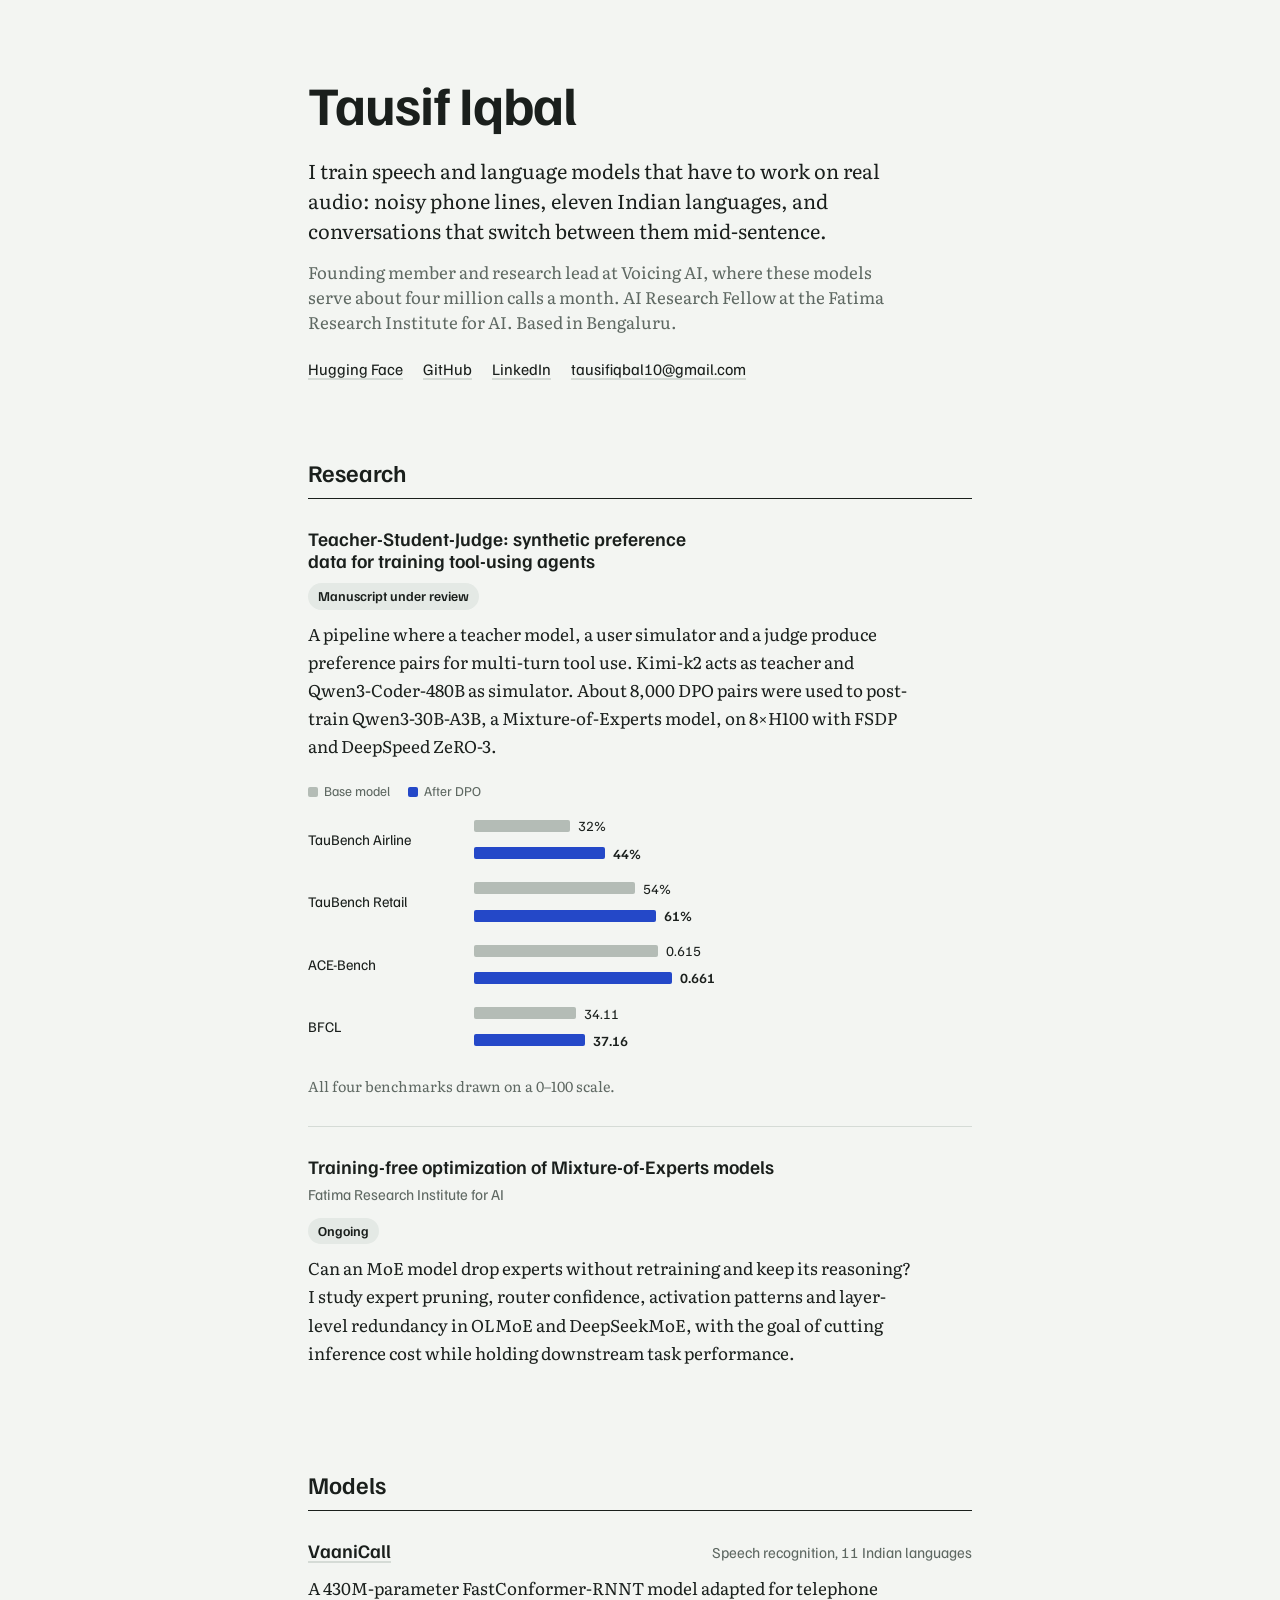
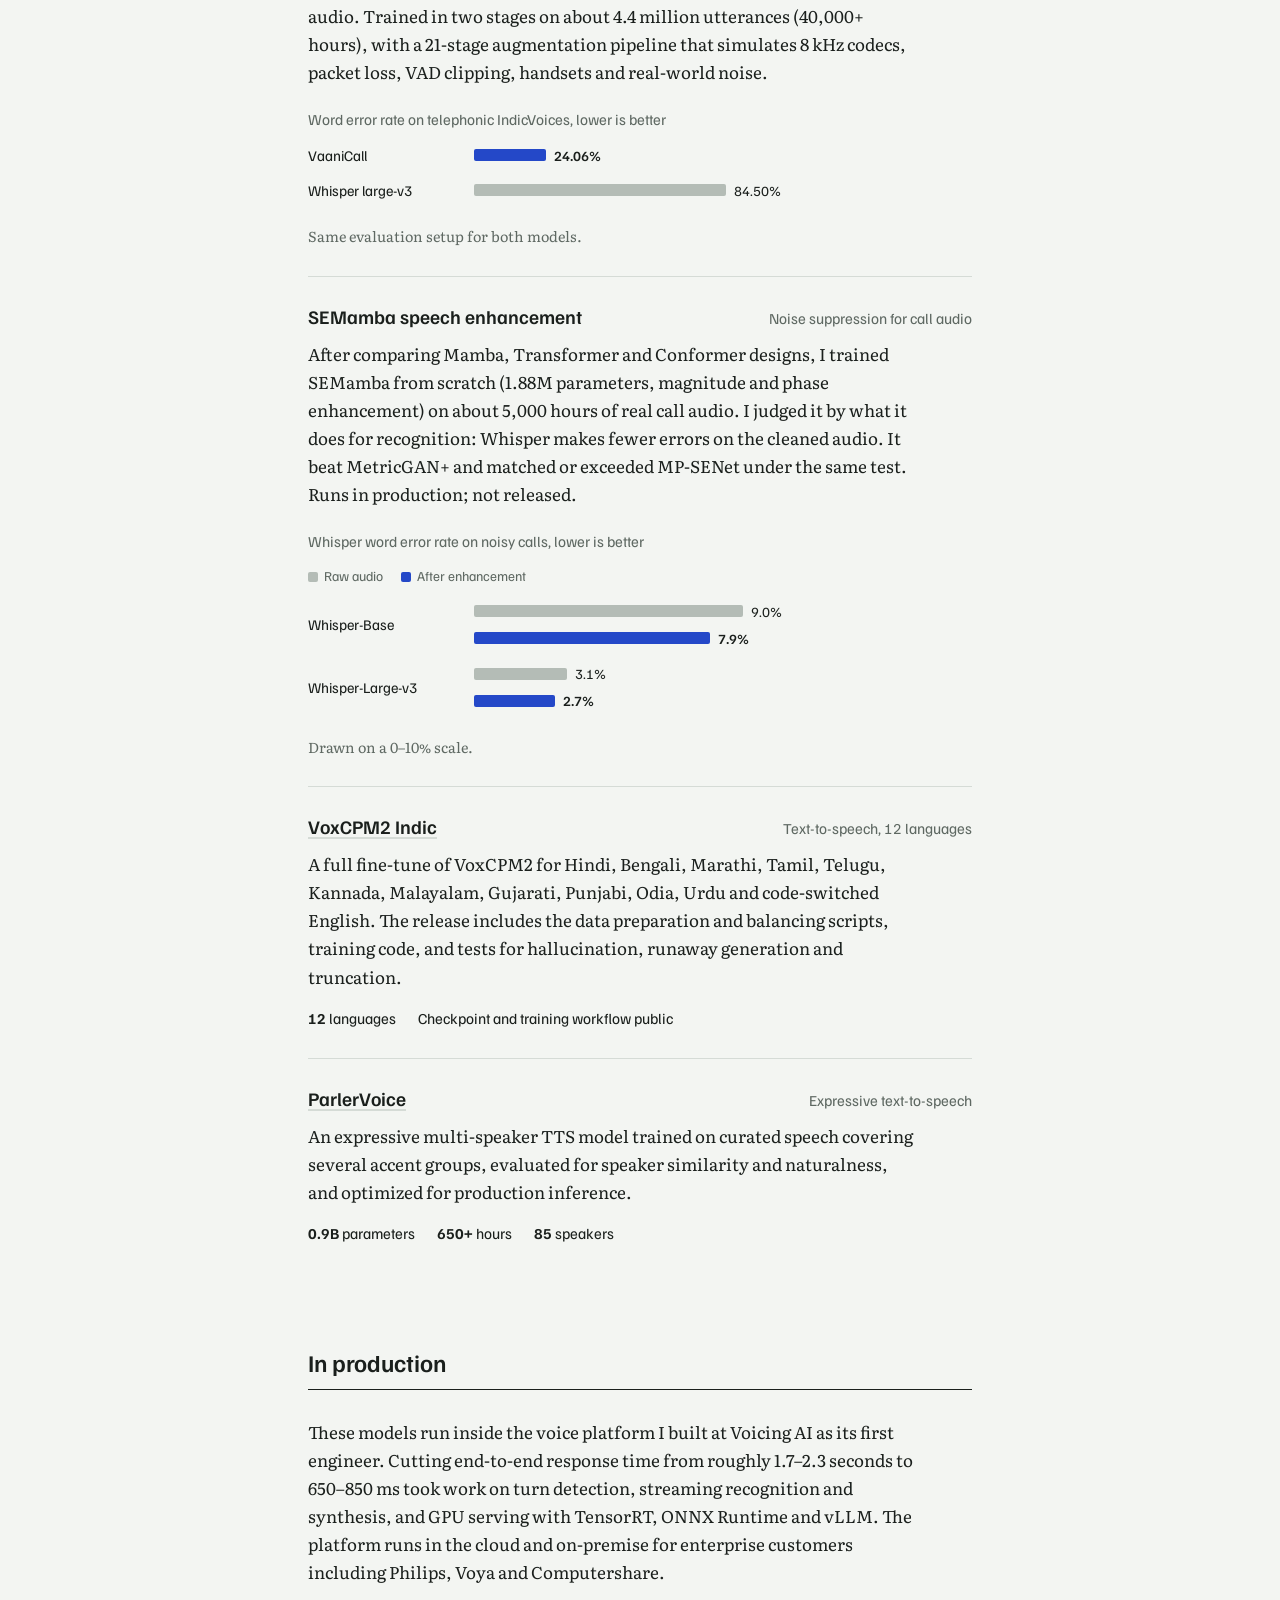
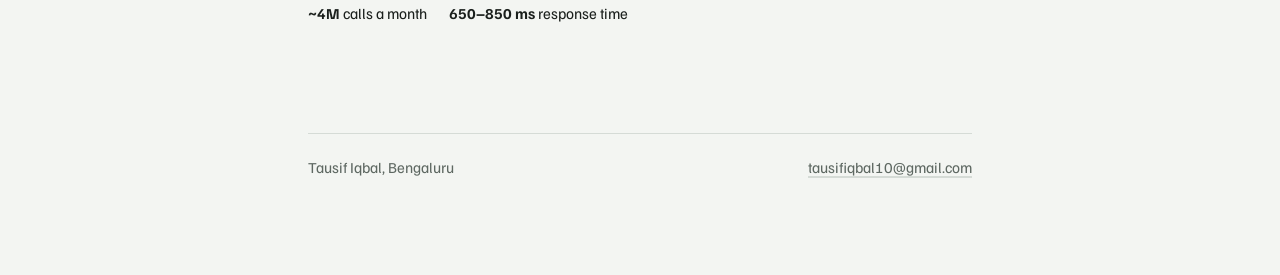
==== index.html @ ce41b68f "Add research site" ====
<!doctype html>
<html lang="en">
<head>
<meta charset="utf-8">
<meta name="viewport" content="width=device-width, initial-scale=1">
<title>Tausif Iqbal</title>
<meta name="description" content="Tausif Iqbal trains speech and language models for real-world audio: telephony ASR for Indian languages, multilingual TTS, speech enhancement and LLM post-training.">
<link rel="preconnect" href="https://fonts.googleapis.com">
<link rel="preconnect" href="https://fonts.gstatic.com" crossorigin>
<link rel="stylesheet" href="https://fonts.googleapis.com/css2?family=Familjen+Grotesk:wght@500;600;700&family=Literata:opsz,wght@7..72,400;7..72,500&display=swap">
<style>
/* Single left-aligned reading column. Each model carries its own result bars, drawn to one scale per chart. */
:root{
  --paper:#F3F5F2; --ink:#1A1F1C; --muted:#5E6862; --rule:#D5DBD6;
  --ours:#2448C8; --base:#B4BCB6; --chip:#E4E9E5;
  --head:"Familjen Grotesk",ui-sans-serif,system-ui,sans-serif;
  --body:"Literata",Georgia,"Times New Roman",serif;
  color-scheme:light;
}
@media (prefers-color-scheme:dark){:root{
  --paper:#121614; --ink:#E6EAE7; --muted:#97A39C; --rule:#2B332E;
  --ours:#8FA6FF; --base:#4A544E; --chip:#1E2521; color-scheme:dark}}
*{box-sizing:border-box}
html{-webkit-text-size-adjust:100%}
body{margin:0;background:var(--paper);color:var(--ink);font-family:var(--body);font-size:17px;line-height:1.65}
.page{max-width:44rem;margin:0 auto;padding-inline:20px;padding-block:72px 96px}
a{color:inherit;text-decoration-color:var(--rule);text-underline-offset:3px;text-decoration-thickness:1.5px}
a:hover{text-decoration-color:var(--ours)}
a:focus-visible{outline:2px solid var(--ours);outline-offset:3px;border-radius:2px}
h1,h2,h3{font-family:var(--head);font-weight:600;line-height:1.15;margin:0;text-wrap:balance}
h1{font-size:clamp(2.4rem,6vw,3.4rem);font-weight:700;letter-spacing:-.02em}
.lede{font-size:1.25rem;line-height:1.5;margin:20px 0 0;max-width:36rem}
.links{display:flex;flex-wrap:wrap;gap:6px 20px;margin-top:22px;font-family:var(--head);font-size:1rem}
section{margin-top:76px}
h2{font-size:1.5rem;padding-bottom:12px;border-bottom:1.5px solid var(--ink)}
.item{padding-block:28px;border-bottom:1px solid var(--rule)}
.item:last-child{border-bottom:0}
.item-top{display:flex;flex-wrap:wrap;align-items:baseline;justify-content:space-between;gap:4px 16px}
h3{font-size:1.2rem}
.where{font-family:var(--head);font-size:.95rem;color:var(--muted)}
.item p{margin:10px 0 0;max-width:38rem}
.status{display:inline-block;font-family:var(--head);font-size:.85rem;font-weight:600;padding:2px 10px;border-radius:999px;background:var(--chip);color:var(--ink);margin-top:12px}
/* result charts */
.chart{margin-top:20px;display:grid;gap:12px}
.chart-title{font-family:var(--head);font-size:.95rem;color:var(--muted)}
.row{display:grid;grid-template-columns:minmax(0,9.5rem) minmax(0,1fr);gap:4px 14px;align-items:center}
.row .lab{font-family:var(--head);font-size:.92rem;line-height:1.3}
.bars{display:grid;gap:4px}
.bar{display:flex;align-items:center;gap:8px;font-family:var(--head);font-size:.88rem;font-variant-numeric:tabular-nums}
.bar i{display:block;height:12px;border-radius:2px;background:var(--base);flex:none}
.bar.ours i{background:var(--ours)}
.bar.ours{font-weight:600}
.key{display:flex;flex-wrap:wrap;gap:4px 18px;font-family:var(--head);font-size:.85rem;color:var(--muted)}
.key span::before{content:"";display:inline-block;width:10px;height:10px;border-radius:2px;margin-right:6px;vertical-align:-1px;background:var(--base)}
.key span.o::before{background:var(--ours)}
.note{font-size:.9rem;color:var(--muted);margin-top:4px}
@media (max-width:520px){.row{grid-template-columns:1fr}.page{padding-block:48px 72px}}
.facts{display:flex;flex-wrap:wrap;gap:6px 22px;margin-top:14px;font-family:var(--head);font-size:.95rem}
.facts b{font-weight:700;font-variant-numeric:tabular-nums}
footer{margin-top:80px;padding-top:20px;border-top:1px solid var(--rule);font-family:var(--head);font-size:.95rem;color:var(--muted);display:flex;flex-wrap:wrap;gap:6px 24px;justify-content:space-between}
@media (prefers-reduced-motion:no-preference){
  .bar i{transform-origin:left;animation:grow .7s cubic-bezier(.2,.7,.2,1) both}
  @keyframes grow{from{transform:scaleX(0)}to{transform:scaleX(1)}}
}
</style>
</head>
<body>
<main class="page">

<header>
  <h1>Tausif Iqbal</h1>
  <p class="lede">I train speech and language models that have to work on real audio: noisy phone lines, eleven Indian languages, and conversations that switch between them mid-sentence.</p>
  <p class="lede" style="font-size:1.05rem;color:var(--muted);margin-top:14px">Founding member and research lead at Voicing AI, where these models serve about four million calls a month. AI Research Fellow at the Fatima Research Institute for AI. Based in Bengaluru.</p>
  <nav class="links" aria-label="Profiles">
    <a href="https://huggingface.co/TieIncred">Hugging Face</a>
    <a href="https://github.com/tieincred">GitHub</a>
    <a href="https://linkedin.com/in/tausif-iqbal-77819a182/">LinkedIn</a>
    <a href="mailto:tausifiqbal10@gmail.com">tausifiqbal10@gmail.com</a>
  </nav>
</header>

<section aria-labelledby="research">
  <h2 id="research">Research</h2>

  <article class="item">
    <div class="item-top">
      <h3>Teacher-Student-Judge: synthetic preference data for training tool-using agents</h3>
    </div>
    <span class="status">Manuscript under review</span>
    <p>A pipeline where a teacher model, a user simulator and a judge produce preference pairs for multi-turn tool use. Kimi-k2 acts as teacher and Qwen3-Coder-480B as simulator. About 8,000 DPO pairs were used to post-train Qwen3-30B-A3B, a Mixture-of-Experts model, on 8×H100 with FSDP and DeepSpeed ZeRO-3.</p>
    <div class="chart" role="img" aria-label="Benchmark scores before and after DPO: TauBench Airline 32 to 44 percent, TauBench Retail 54 to 61 percent, ACE-Bench 61.5 to 66.1, BFCL 34.11 to 37.16.">
      <div class="key"><span>Base model</span><span class="o">After DPO</span></div>
      <div class="row"><span class="lab">TauBench Airline</span><div class="bars">
        <div class="bar"><i style="width:calc(32 * 0.6%)"></i>32%</div>
        <div class="bar ours"><i style="width:calc(44 * 0.6%)"></i>44%</div></div></div>
      <div class="row"><span class="lab">TauBench Retail</span><div class="bars">
        <div class="bar"><i style="width:calc(54 * 0.6%)"></i>54%</div>
        <div class="bar ours"><i style="width:calc(61 * 0.6%)"></i>61%</div></div></div>
      <div class="row"><span class="lab">ACE-Bench</span><div class="bars">
        <div class="bar"><i style="width:calc(61.5 * 0.6%)"></i>0.615</div>
        <div class="bar ours"><i style="width:calc(66.1 * 0.6%)"></i>0.661</div></div></div>
      <div class="row"><span class="lab">BFCL</span><div class="bars">
        <div class="bar"><i style="width:calc(34.11 * 0.6%)"></i>34.11</div>
        <div class="bar ours"><i style="width:calc(37.16 * 0.6%)"></i>37.16</div></div></div>
      <p class="note">All four benchmarks drawn on a 0–100 scale.</p>
    </div>
  </article>

  <article class="item">
    <div class="item-top">
      <h3>Training-free optimization of Mixture-of-Experts models</h3>
      <span class="where">Fatima Research Institute for AI</span>
    </div>
    <span class="status">Ongoing</span>
    <p>Can an MoE model drop experts without retraining and keep its reasoning? I study expert pruning, router confidence, activation patterns and layer-level redundancy in OLMoE and DeepSeekMoE, with the goal of cutting inference cost while holding downstream task performance.</p>
  </article>
</section>

<section aria-labelledby="models">
  <h2 id="models">Models</h2>

  <article class="item">
    <div class="item-top">
      <h3><a href="https://huggingface.co/TieIncred/VaaniCall">VaaniCall</a></h3>
      <span class="where">Speech recognition, 11 Indian languages</span>
    </div>
    <p>A 430M-parameter FastConformer-RNNT model adapted for telephone audio. Trained in two stages on about 4.4 million utterances (40,000+ hours), with a 21-stage augmentation pipeline that simulates 8 kHz codecs, packet loss, VAD clipping, handsets and real-world noise.</p>
    <div class="chart" role="img" aria-label="Word error rate on telephonic IndicVoices: VaaniCall 24.06 percent, Whisper large-v3 84.50 percent. Lower is better.">
      <span class="chart-title">Word error rate on telephonic IndicVoices, lower is better</span>
      <div class="row"><span class="lab">VaaniCall</span><div class="bars">
        <div class="bar ours"><i style="width:calc(24.06 * 0.6%)"></i>24.06%</div></div></div>
      <div class="row"><span class="lab">Whisper large-v3</span><div class="bars">
        <div class="bar"><i style="width:calc(84.5 * 0.6%)"></i>84.50%</div></div></div>
      <p class="note">Same evaluation setup for both models.</p>
    </div>
  </article>

  <article class="item">
    <div class="item-top">
      <h3>SEMamba speech enhancement</h3>
      <span class="where">Noise suppression for call audio</span>
    </div>
    <p>After comparing Mamba, Transformer and Conformer designs, I trained SEMamba from scratch (1.88M parameters, magnitude and phase enhancement) on about 5,000 hours of real call audio. I judged it by what it does for recognition: Whisper makes fewer errors on the cleaned audio. It beat MetricGAN+ and matched or exceeded MP-SENet under the same test. Runs in production; not released.</p>
    <div class="chart" role="img" aria-label="Whisper word error rate on noisy audio. Whisper-Base: 9.0 percent raw, 7.9 percent after enhancement. Whisper-Large-v3: 3.1 percent raw, 2.7 percent after enhancement.">
      <span class="chart-title">Whisper word error rate on noisy calls, lower is better</span>
      <div class="key"><span>Raw audio</span><span class="o">After enhancement</span></div>
      <div class="row"><span class="lab">Whisper-Base</span><div class="bars">
        <div class="bar"><i style="width:calc(9.0 * 6%)"></i>9.0%</div>
        <div class="bar ours"><i style="width:calc(7.9 * 6%)"></i>7.9%</div></div></div>
      <div class="row"><span class="lab">Whisper-Large-v3</span><div class="bars">
        <div class="bar"><i style="width:calc(3.1 * 6%)"></i>3.1%</div>
        <div class="bar ours"><i style="width:calc(2.7 * 6%)"></i>2.7%</div></div></div>
      <p class="note">Drawn on a 0–10% scale.</p>
    </div>
  </article>

  <article class="item">
    <div class="item-top">
      <h3><a href="https://github.com/tieincred/VoxCPM2-Indic">VoxCPM2 Indic</a></h3>
      <span class="where">Text-to-speech, 12 languages</span>
    </div>
    <p>A full fine-tune of VoxCPM2 for Hindi, Bengali, Marathi, Tamil, Telugu, Kannada, Malayalam, Gujarati, Punjabi, Odia, Urdu and code-switched English. The release includes the data preparation and balancing scripts, training code, and tests for hallucination, runaway generation and truncation.</p>
    <div class="facts"><span><b>12</b> languages</span><span>Checkpoint and training workflow public</span></div>
  </article>

  <article class="item">
    <div class="item-top">
      <h3><a href="https://huggingface.co/voicing-ai/ParlerVoice">ParlerVoice</a></h3>
      <span class="where">Expressive text-to-speech</span>
    </div>
    <p>An expressive multi-speaker TTS model trained on curated speech covering several accent groups, evaluated for speaker similarity and naturalness, and optimized for production inference.</p>
    <div class="facts"><span><b>0.9B</b> parameters</span><span><b>650+</b> hours</span><span><b>85</b> speakers</span></div>
  </article>
</section>

<section aria-labelledby="production">
  <h2 id="production">In production</h2>
  <div class="item">
    <p style="margin-top:0">These models run inside the voice platform I built at Voicing AI as its first engineer. Cutting end-to-end response time from roughly 1.7–2.3 seconds to 650–850 ms took work on turn detection, streaming recognition and synthesis, and GPU serving with TensorRT, ONNX Runtime and vLLM. The platform runs in the cloud and on-premise for enterprise customers including Philips, Voya and Computershare.</p>
    <div class="facts"><span><b>~4M</b> calls a month</span><span><b>650–850 ms</b> response time</span></div>
  </div>
</section>

<footer>
  <span>Tausif Iqbal, Bengaluru</span>
  <a href="mailto:tausifiqbal10@gmail.com">tausifiqbal10@gmail.com</a>
</footer>

</main>
</body>
</html>
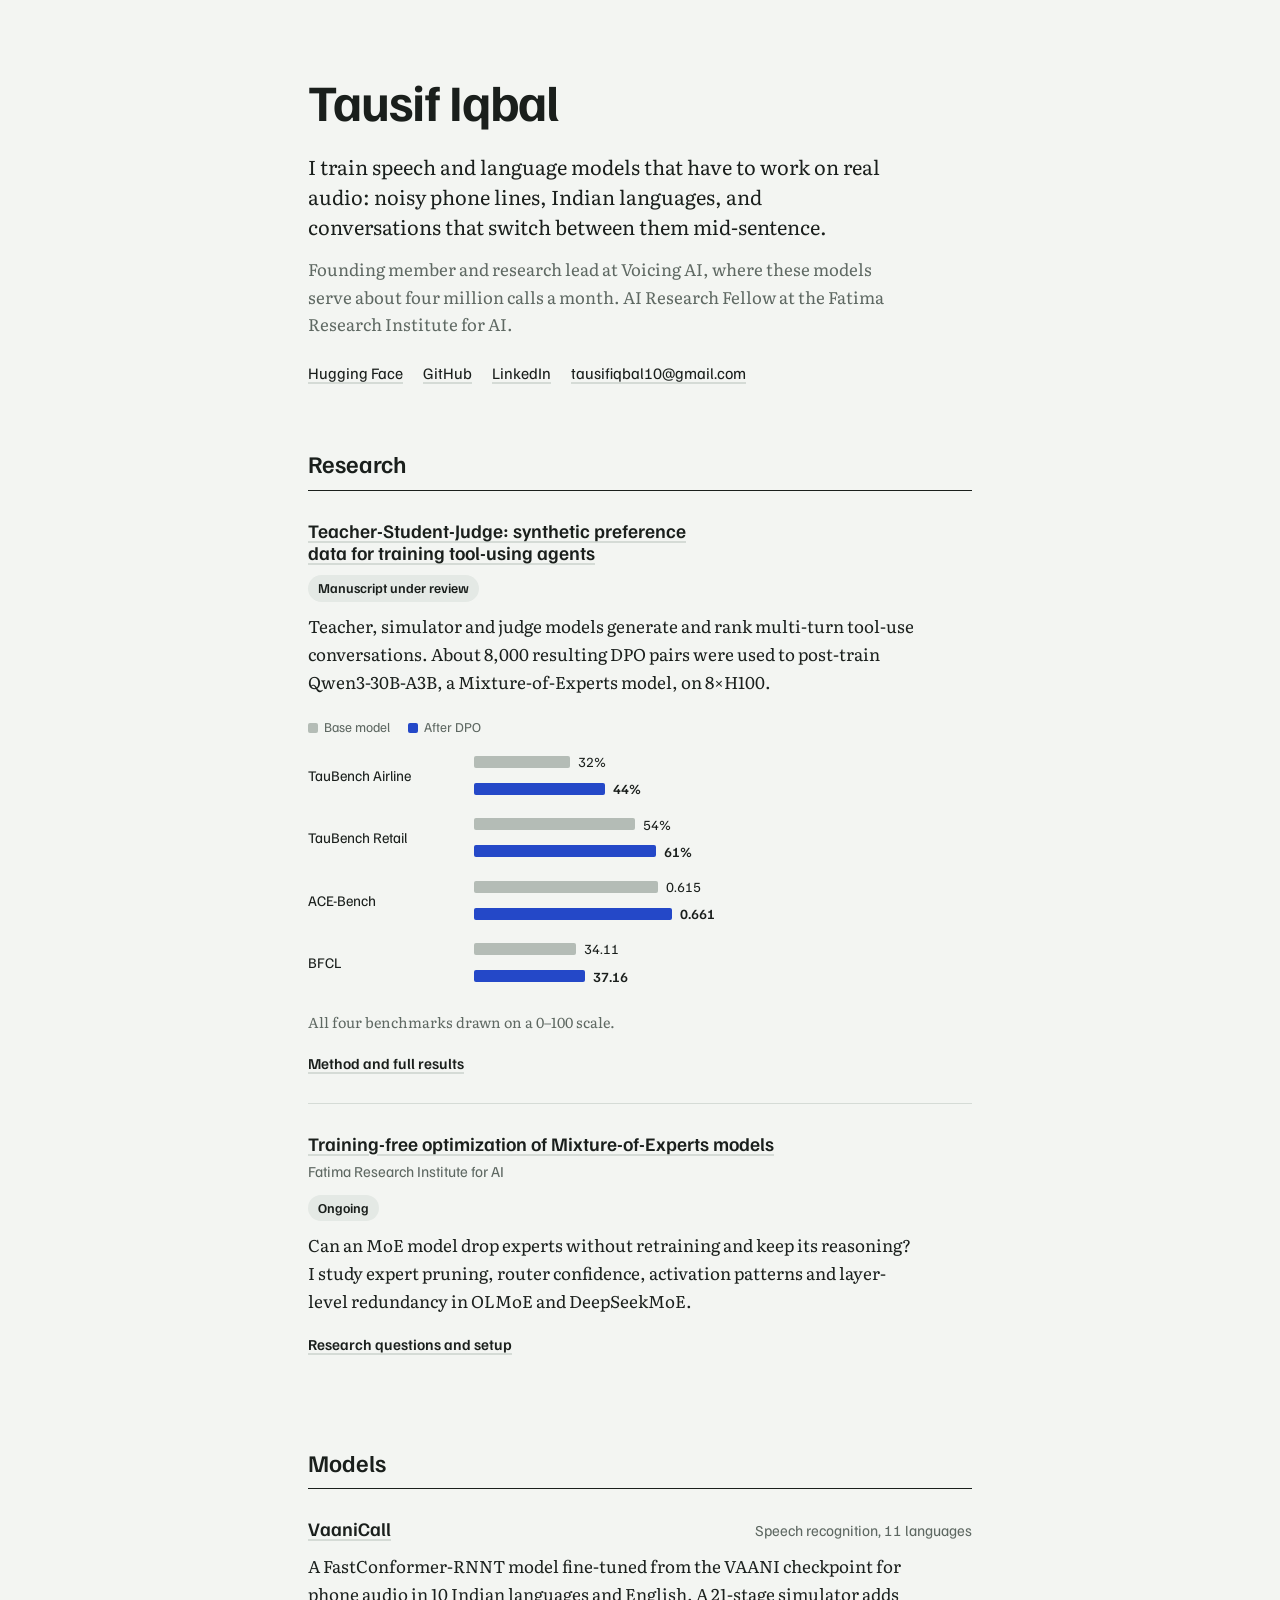
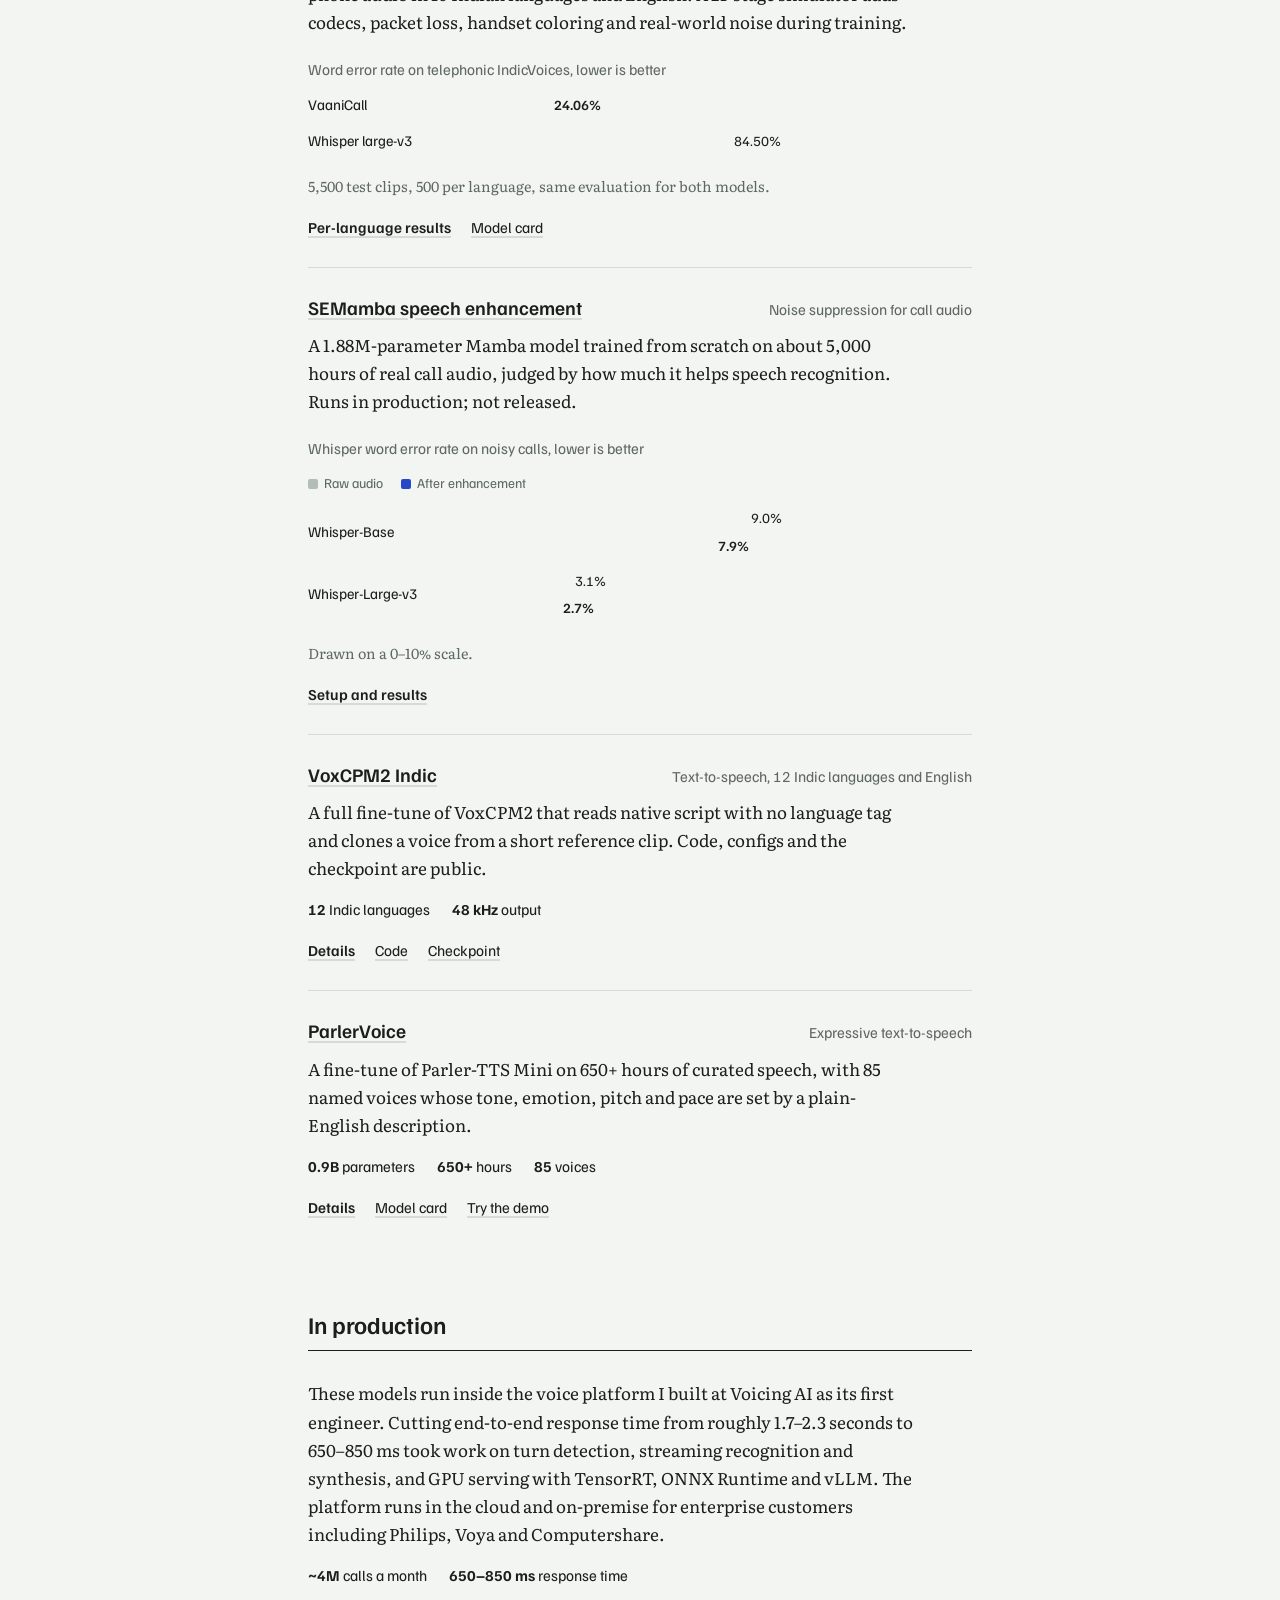
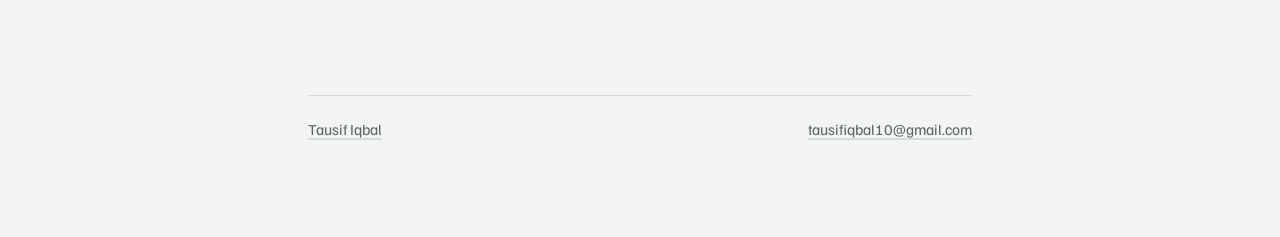
==== commit 194be58a: "Add project pages, remove location" ====
--- a/index.html
+++ b/index.html
@@ -8,69 +8,15 @@
 <link rel="preconnect" href="https://fonts.googleapis.com">
 <link rel="preconnect" href="https://fonts.gstatic.com" crossorigin>
 <link rel="stylesheet" href="https://fonts.googleapis.com/css2?family=Familjen+Grotesk:wght@500;600;700&family=Literata:opsz,wght@7..72,400;7..72,500&display=swap">
-<style>
-/* Single left-aligned reading column. Each model carries its own result bars, drawn to one scale per chart. */
-:root{
-  --paper:#F3F5F2; --ink:#1A1F1C; --muted:#5E6862; --rule:#D5DBD6;
-  --ours:#2448C8; --base:#B4BCB6; --chip:#E4E9E5;
-  --head:"Familjen Grotesk",ui-sans-serif,system-ui,sans-serif;
-  --body:"Literata",Georgia,"Times New Roman",serif;
-  color-scheme:light;
-}
-@media (prefers-color-scheme:dark){:root{
-  --paper:#121614; --ink:#E6EAE7; --muted:#97A39C; --rule:#2B332E;
-  --ours:#8FA6FF; --base:#4A544E; --chip:#1E2521; color-scheme:dark}}
-*{box-sizing:border-box}
-html{-webkit-text-size-adjust:100%}
-body{margin:0;background:var(--paper);color:var(--ink);font-family:var(--body);font-size:17px;line-height:1.65}
-.page{max-width:44rem;margin:0 auto;padding-inline:20px;padding-block:72px 96px}
-a{color:inherit;text-decoration-color:var(--rule);text-underline-offset:3px;text-decoration-thickness:1.5px}
-a:hover{text-decoration-color:var(--ours)}
-a:focus-visible{outline:2px solid var(--ours);outline-offset:3px;border-radius:2px}
-h1,h2,h3{font-family:var(--head);font-weight:600;line-height:1.15;margin:0;text-wrap:balance}
-h1{font-size:clamp(2.4rem,6vw,3.4rem);font-weight:700;letter-spacing:-.02em}
-.lede{font-size:1.25rem;line-height:1.5;margin:20px 0 0;max-width:36rem}
-.links{display:flex;flex-wrap:wrap;gap:6px 20px;margin-top:22px;font-family:var(--head);font-size:1rem}
-section{margin-top:76px}
-h2{font-size:1.5rem;padding-bottom:12px;border-bottom:1.5px solid var(--ink)}
-.item{padding-block:28px;border-bottom:1px solid var(--rule)}
-.item:last-child{border-bottom:0}
-.item-top{display:flex;flex-wrap:wrap;align-items:baseline;justify-content:space-between;gap:4px 16px}
-h3{font-size:1.2rem}
-.where{font-family:var(--head);font-size:.95rem;color:var(--muted)}
-.item p{margin:10px 0 0;max-width:38rem}
-.status{display:inline-block;font-family:var(--head);font-size:.85rem;font-weight:600;padding:2px 10px;border-radius:999px;background:var(--chip);color:var(--ink);margin-top:12px}
-/* result charts */
-.chart{margin-top:20px;display:grid;gap:12px}
-.chart-title{font-family:var(--head);font-size:.95rem;color:var(--muted)}
-.row{display:grid;grid-template-columns:minmax(0,9.5rem) minmax(0,1fr);gap:4px 14px;align-items:center}
-.row .lab{font-family:var(--head);font-size:.92rem;line-height:1.3}
-.bars{display:grid;gap:4px}
-.bar{display:flex;align-items:center;gap:8px;font-family:var(--head);font-size:.88rem;font-variant-numeric:tabular-nums}
-.bar i{display:block;height:12px;border-radius:2px;background:var(--base);flex:none}
-.bar.ours i{background:var(--ours)}
-.bar.ours{font-weight:600}
-.key{display:flex;flex-wrap:wrap;gap:4px 18px;font-family:var(--head);font-size:.85rem;color:var(--muted)}
-.key span::before{content:"";display:inline-block;width:10px;height:10px;border-radius:2px;margin-right:6px;vertical-align:-1px;background:var(--base)}
-.key span.o::before{background:var(--ours)}
-.note{font-size:.9rem;color:var(--muted);margin-top:4px}
-@media (max-width:520px){.row{grid-template-columns:1fr}.page{padding-block:48px 72px}}
-.facts{display:flex;flex-wrap:wrap;gap:6px 22px;margin-top:14px;font-family:var(--head);font-size:.95rem}
-.facts b{font-weight:700;font-variant-numeric:tabular-nums}
-footer{margin-top:80px;padding-top:20px;border-top:1px solid var(--rule);font-family:var(--head);font-size:.95rem;color:var(--muted);display:flex;flex-wrap:wrap;gap:6px 24px;justify-content:space-between}
-@media (prefers-reduced-motion:no-preference){
-  .bar i{transform-origin:left;animation:grow .7s cubic-bezier(.2,.7,.2,1) both}
-  @keyframes grow{from{transform:scaleX(0)}to{transform:scaleX(1)}}
-}
-</style>
+<link rel="stylesheet" href="style.css">
 </head>
 <body>
 <main class="page">
 
 <header>
   <h1>Tausif Iqbal</h1>
-  <p class="lede">I train speech and language models that have to work on real audio: noisy phone lines, eleven Indian languages, and conversations that switch between them mid-sentence.</p>
-  <p class="lede" style="font-size:1.05rem;color:var(--muted);margin-top:14px">Founding member and research lead at Voicing AI, where these models serve about four million calls a month. AI Research Fellow at the Fatima Research Institute for AI. Based in Bengaluru.</p>
+  <p class="lede">I train speech and language models that have to work on real audio: noisy phone lines, Indian languages, and conversations that switch between them mid-sentence.</p>
+  <p class="sub">Founding member and research lead at Voicing AI, where these models serve about four million calls a month. AI Research Fellow at the Fatima Research Institute for AI.</p>
   <nav class="links" aria-label="Profiles">
     <a href="https://huggingface.co/TieIncred">Hugging Face</a>
     <a href="https://github.com/tieincred">GitHub</a>
@@ -83,36 +29,40 @@
   <h2 id="research">Research</h2>
 
   <article class="item">
-    <div class="item-top">
-      <h3>Teacher-Student-Judge: synthetic preference data for training tool-using agents</h3>
-    </div>
+    <h3><a href="teacher-student-judge.html">Teacher-Student-Judge: synthetic preference data for training tool-using agents</a></h3>
     <span class="status">Manuscript under review</span>
-    <p>A pipeline where a teacher model, a user simulator and a judge produce preference pairs for multi-turn tool use. Kimi-k2 acts as teacher and Qwen3-Coder-480B as simulator. About 8,000 DPO pairs were used to post-train Qwen3-30B-A3B, a Mixture-of-Experts model, on 8×H100 with FSDP and DeepSpeed ZeRO-3.</p>
-    <div class="chart" role="img" aria-label="Benchmark scores before and after DPO: TauBench Airline 32 to 44 percent, TauBench Retail 54 to 61 percent, ACE-Bench 61.5 to 66.1, BFCL 34.11 to 37.16.">
-      <div class="key"><span>Base model</span><span class="o">After DPO</span></div>
-      <div class="row"><span class="lab">TauBench Airline</span><div class="bars">
-        <div class="bar"><i style="width:calc(32 * 0.6%)"></i>32%</div>
-        <div class="bar ours"><i style="width:calc(44 * 0.6%)"></i>44%</div></div></div>
-      <div class="row"><span class="lab">TauBench Retail</span><div class="bars">
-        <div class="bar"><i style="width:calc(54 * 0.6%)"></i>54%</div>
-        <div class="bar ours"><i style="width:calc(61 * 0.6%)"></i>61%</div></div></div>
-      <div class="row"><span class="lab">ACE-Bench</span><div class="bars">
-        <div class="bar"><i style="width:calc(61.5 * 0.6%)"></i>0.615</div>
-        <div class="bar ours"><i style="width:calc(66.1 * 0.6%)"></i>0.661</div></div></div>
-      <div class="row"><span class="lab">BFCL</span><div class="bars">
-        <div class="bar"><i style="width:calc(34.11 * 0.6%)"></i>34.11</div>
-        <div class="bar ours"><i style="width:calc(37.16 * 0.6%)"></i>37.16</div></div></div>
-      <p class="note">All four benchmarks drawn on a 0–100 scale.</p>
-    </div>
+    <p>Teacher, simulator and judge models generate and rank multi-turn tool-use conversations. About 8,000 resulting DPO pairs were used to post-train Qwen3-30B-A3B, a Mixture-of-Experts model, on 8×H100.</p>
+    <div class="chart" role="img" aria-label="Benchmark scores before and after DPO: TauBench Airline 32 to 44 percent, Retail 54 to 61 percent, ACE-Bench 0.615 to 0.661, BFCL 34.11 to 37.16.">
+<div class="key"><span>Base model</span><span class="o">After DPO</span></div>
+<div class="row"><span class="lab">TauBench Airline</span><div class="bars">
+<div class="bar"><i style="width:19.20%"></i>32%</div>
+<div class="bar ours"><i style="width:26.40%"></i>44%</div>
+</div></div>
+<div class="row"><span class="lab">TauBench Retail</span><div class="bars">
+<div class="bar"><i style="width:32.40%"></i>54%</div>
+<div class="bar ours"><i style="width:36.60%"></i>61%</div>
+</div></div>
+<div class="row"><span class="lab">ACE-Bench</span><div class="bars">
+<div class="bar"><i style="width:36.90%"></i>0.615</div>
+<div class="bar ours"><i style="width:39.66%"></i>0.661</div>
+</div></div>
+<div class="row"><span class="lab">BFCL</span><div class="bars">
+<div class="bar"><i style="width:20.47%"></i>34.11</div>
+<div class="bar ours"><i style="width:22.30%"></i>37.16</div>
+</div></div>
+<p class="note">All four benchmarks drawn on a 0–100 scale.</p>
+</div>
+    <div class="more"><a href="teacher-student-judge.html">Method and full results</a></div>
   </article>
 
   <article class="item">
     <div class="item-top">
-      <h3>Training-free optimization of Mixture-of-Experts models</h3>
+      <h3><a href="moe-optimization.html">Training-free optimization of Mixture-of-Experts models</a></h3>
       <span class="where">Fatima Research Institute for AI</span>
     </div>
     <span class="status">Ongoing</span>
-    <p>Can an MoE model drop experts without retraining and keep its reasoning? I study expert pruning, router confidence, activation patterns and layer-level redundancy in OLMoE and DeepSeekMoE, with the goal of cutting inference cost while holding downstream task performance.</p>
+    <p>Can an MoE model drop experts without retraining and keep its reasoning? I study expert pruning, router confidence, activation patterns and layer-level redundancy in OLMoE and DeepSeekMoE.</p>
+    <div class="more"><a href="moe-optimization.html">Research questions and setup</a></div>
   </article>
 </section>
 
@@ -121,55 +71,63 @@
 
   <article class="item">
     <div class="item-top">
-      <h3><a href="https://huggingface.co/TieIncred/VaaniCall">VaaniCall</a></h3>
-      <span class="where">Speech recognition, 11 Indian languages</span>
+      <h3><a href="vaanicall.html">VaaniCall</a></h3>
+      <span class="where">Speech recognition, 11 languages</span>
     </div>
-    <p>A 430M-parameter FastConformer-RNNT model adapted for telephone audio. Trained in two stages on about 4.4 million utterances (40,000+ hours), with a 21-stage augmentation pipeline that simulates 8 kHz codecs, packet loss, VAD clipping, handsets and real-world noise.</p>
-    <div class="chart" role="img" aria-label="Word error rate on telephonic IndicVoices: VaaniCall 24.06 percent, Whisper large-v3 84.50 percent. Lower is better.">
-      <span class="chart-title">Word error rate on telephonic IndicVoices, lower is better</span>
-      <div class="row"><span class="lab">VaaniCall</span><div class="bars">
-        <div class="bar ours"><i style="width:calc(24.06 * 0.6%)"></i>24.06%</div></div></div>
-      <div class="row"><span class="lab">Whisper large-v3</span><div class="bars">
-        <div class="bar"><i style="width:calc(84.5 * 0.6%)"></i>84.50%</div></div></div>
-      <p class="note">Same evaluation setup for both models.</p>
-    </div>
+    <p>A FastConformer-RNNT model fine-tuned from the VAANI checkpoint for phone audio in 10 Indian languages and English. A 21-stage simulator adds codecs, packet loss, handset coloring and real-world noise during training.</p>
+    <div class="chart" role="img" aria-label="Word error rate on telephonic IndicVoices: VaaniCall 24.06 percent, Whisper large-v3 84.50 percent.">
+<span class="chart-title">Word error rate on telephonic IndicVoices, lower is better</span>
+<div class="row"><span class="lab">VaaniCall</span><div class="bars">
+<div class="bar ours"><i style="width:14.44%"></i>24.06%</div>
+</div></div>
+<div class="row"><span class="lab">Whisper large-v3</span><div class="bars">
+<div class="bar"><i style="width:50.70%"></i>84.50%</div>
+</div></div>
+<p class="note">5,500 test clips, 500 per language, same evaluation for both models.</p>
+</div>
+    <div class="more"><a href="vaanicall.html">Per-language results</a><a href="https://huggingface.co/TieIncred/VaaniCall">Model card</a></div>
   </article>
 
   <article class="item">
     <div class="item-top">
-      <h3>SEMamba speech enhancement</h3>
+      <h3><a href="semamba.html">SEMamba speech enhancement</a></h3>
       <span class="where">Noise suppression for call audio</span>
     </div>
-    <p>After comparing Mamba, Transformer and Conformer designs, I trained SEMamba from scratch (1.88M parameters, magnitude and phase enhancement) on about 5,000 hours of real call audio. I judged it by what it does for recognition: Whisper makes fewer errors on the cleaned audio. It beat MetricGAN+ and matched or exceeded MP-SENet under the same test. Runs in production; not released.</p>
-    <div class="chart" role="img" aria-label="Whisper word error rate on noisy audio. Whisper-Base: 9.0 percent raw, 7.9 percent after enhancement. Whisper-Large-v3: 3.1 percent raw, 2.7 percent after enhancement.">
-      <span class="chart-title">Whisper word error rate on noisy calls, lower is better</span>
-      <div class="key"><span>Raw audio</span><span class="o">After enhancement</span></div>
-      <div class="row"><span class="lab">Whisper-Base</span><div class="bars">
-        <div class="bar"><i style="width:calc(9.0 * 6%)"></i>9.0%</div>
-        <div class="bar ours"><i style="width:calc(7.9 * 6%)"></i>7.9%</div></div></div>
-      <div class="row"><span class="lab">Whisper-Large-v3</span><div class="bars">
-        <div class="bar"><i style="width:calc(3.1 * 6%)"></i>3.1%</div>
-        <div class="bar ours"><i style="width:calc(2.7 * 6%)"></i>2.7%</div></div></div>
-      <p class="note">Drawn on a 0–10% scale.</p>
-    </div>
+    <p>A 1.88M-parameter Mamba model trained from scratch on about 5,000 hours of real call audio, judged by how much it helps speech recognition. Runs in production; not released.</p>
+    <div class="chart" role="img" aria-label="Whisper word error rate on noisy audio. Whisper-Base 9.0 percent raw, 7.9 after enhancement. Whisper-Large-v3 3.1 raw, 2.7 after enhancement.">
+<span class="chart-title">Whisper word error rate on noisy calls, lower is better</span>
+<div class="key"><span>Raw audio</span><span class="o">After enhancement</span></div>
+<div class="row"><span class="lab">Whisper-Base</span><div class="bars">
+<div class="bar"><i style="width:54.00%"></i>9.0%</div>
+<div class="bar ours"><i style="width:47.40%"></i>7.9%</div>
+</div></div>
+<div class="row"><span class="lab">Whisper-Large-v3</span><div class="bars">
+<div class="bar"><i style="width:18.60%"></i>3.1%</div>
+<div class="bar ours"><i style="width:16.20%"></i>2.7%</div>
+</div></div>
+<p class="note">Drawn on a 0–10% scale.</p>
+</div>
+    <div class="more"><a href="semamba.html">Setup and results</a></div>
   </article>
 
   <article class="item">
     <div class="item-top">
-      <h3><a href="https://github.com/tieincred/VoxCPM2-Indic">VoxCPM2 Indic</a></h3>
-      <span class="where">Text-to-speech, 12 languages</span>
+      <h3><a href="voxcpm2-indic.html">VoxCPM2 Indic</a></h3>
+      <span class="where">Text-to-speech, 12 Indic languages and English</span>
     </div>
-    <p>A full fine-tune of VoxCPM2 for Hindi, Bengali, Marathi, Tamil, Telugu, Kannada, Malayalam, Gujarati, Punjabi, Odia, Urdu and code-switched English. The release includes the data preparation and balancing scripts, training code, and tests for hallucination, runaway generation and truncation.</p>
-    <div class="facts"><span><b>12</b> languages</span><span>Checkpoint and training workflow public</span></div>
+    <p>A full fine-tune of VoxCPM2 that reads native script with no language tag and clones a voice from a short reference clip. Code, configs and the checkpoint are public.</p>
+    <div class="facts"><span><b>12</b> Indic languages</span><span><b>48 kHz</b> output</span></div>
+    <div class="more"><a href="voxcpm2-indic.html">Details</a><a href="https://github.com/tieincred/VoxCPM2-Indic">Code</a><a href="https://huggingface.co/TieIncred/VoxCPM2-Indic">Checkpoint</a></div>
   </article>
 
   <article class="item">
     <div class="item-top">
-      <h3><a href="https://huggingface.co/voicing-ai/ParlerVoice">ParlerVoice</a></h3>
+      <h3><a href="parlervoice.html">ParlerVoice</a></h3>
       <span class="where">Expressive text-to-speech</span>
     </div>
-    <p>An expressive multi-speaker TTS model trained on curated speech covering several accent groups, evaluated for speaker similarity and naturalness, and optimized for production inference.</p>
-    <div class="facts"><span><b>0.9B</b> parameters</span><span><b>650+</b> hours</span><span><b>85</b> speakers</span></div>
+    <p>A fine-tune of Parler-TTS Mini on 650+ hours of curated speech, with 85 named voices whose tone, emotion, pitch and pace are set by a plain-English description.</p>
+    <div class="facts"><span><b>0.9B</b> parameters</span><span><b>650+</b> hours</span><span><b>85</b> voices</span></div>
+    <div class="more"><a href="parlervoice.html">Details</a><a href="https://huggingface.co/voicing-ai/ParlerVoice">Model card</a><a href="https://huggingface.co/spaces/voicing-ai/ParlerVoice">Try the demo</a></div>
   </article>
 </section>
 
@@ -182,10 +140,9 @@
 </section>
 
 <footer>
-  <span>Tausif Iqbal, Bengaluru</span>
+  <a href="index.html">Tausif Iqbal</a>
   <a href="mailto:tausifiqbal10@gmail.com">tausifiqbal10@gmail.com</a>
 </footer>
-
 </main>
 </body>
 </html>
--- a/style.css
+++ b/style.css
@@ -0,0 +1,69 @@
+:root{
+  --paper:#F3F5F2; --ink:#1A1F1C; --muted:#5E6862; --rule:#D5DBD6;
+  --ours:#2448C8; --base:#B4BCB6; --chip:#E4E9E5;
+  --head:"Familjen Grotesk",ui-sans-serif,system-ui,sans-serif;
+  --body:"Literata",Georgia,"Times New Roman",serif;
+  color-scheme:light;
+}
+@media (prefers-color-scheme:dark){:root{
+  --paper:#121614; --ink:#E6EAE7; --muted:#97A39C; --rule:#2B332E;
+  --ours:#8FA6FF; --base:#4A544E; --chip:#1E2521; color-scheme:dark}}
+*{box-sizing:border-box}
+html{-webkit-text-size-adjust:100%}
+body{margin:0;background:var(--paper);color:var(--ink);font-family:var(--body);font-size:17px;line-height:1.65}
+.page{max-width:44rem;margin:0 auto;padding-inline:20px;padding-block:72px 96px}
+a{color:inherit;text-decoration-color:var(--rule);text-underline-offset:3px;text-decoration-thickness:1.5px}
+a:hover{text-decoration-color:var(--ours)}
+a:focus-visible{outline:2px solid var(--ours);outline-offset:3px;border-radius:2px}
+h1,h2,h3{font-family:var(--head);font-weight:600;line-height:1.15;margin:0;text-wrap:balance}
+h1{font-size:clamp(2.2rem,6vw,3.2rem);font-weight:700;letter-spacing:-.02em}
+.lede{font-size:1.25rem;line-height:1.5;margin:20px 0 0;max-width:36rem}
+.sub{font-size:1.05rem;color:var(--muted);margin:14px 0 0;max-width:36rem}
+.links{display:flex;flex-wrap:wrap;gap:6px 20px;margin-top:22px;font-family:var(--head);font-size:1rem}
+section{margin-top:64px}
+h2{font-size:1.5rem;padding-bottom:12px;border-bottom:1.5px solid var(--ink)}
+.item{padding-block:28px;border-bottom:1px solid var(--rule)}
+.item:last-child{border-bottom:0}
+.item-top{display:flex;flex-wrap:wrap;align-items:baseline;justify-content:space-between;gap:4px 16px}
+h3{font-size:1.2rem}
+.where{font-family:var(--head);font-size:.95rem;color:var(--muted)}
+p{max-width:38rem}
+.item p{margin:10px 0 0}
+.status{display:inline-block;font-family:var(--head);font-size:.85rem;font-weight:600;padding:2px 10px;border-radius:999px;background:var(--chip);color:var(--ink);margin-top:12px}
+.more{display:flex;flex-wrap:wrap;gap:6px 20px;margin-top:16px;font-family:var(--head);font-size:.95rem}
+.more a:first-child{font-weight:600}
+.chart{margin-top:20px;display:grid;gap:12px}
+.chart-title{font-family:var(--head);font-size:.95rem;color:var(--muted)}
+.row{display:grid;grid-template-columns:minmax(0,9.5rem) minmax(0,1fr);gap:4px 14px;align-items:center}
+.row .lab{font-family:var(--head);font-size:.92rem;line-height:1.3}
+.bars{display:grid;gap:4px}
+.bar{display:flex;align-items:center;gap:8px;font-family:var(--head);font-size:.88rem;font-variant-numeric:tabular-nums}
+.bar i{display:block;height:12px;border-radius:2px;background:var(--base);flex:none}
+.bar.ours i{background:var(--ours)}
+.bar.ours{font-weight:600}
+.key{display:flex;flex-wrap:wrap;gap:4px 18px;font-family:var(--head);font-size:.85rem;color:var(--muted)}
+.key span::before{content:"";display:inline-block;width:10px;height:10px;border-radius:2px;margin-right:6px;vertical-align:-1px;background:var(--base)}
+.key span.o::before{background:var(--ours)}
+.note{font-size:.9rem;color:var(--muted);margin-top:4px}
+.facts{display:flex;flex-wrap:wrap;gap:6px 22px;margin-top:14px;font-family:var(--head);font-size:.95rem}
+.facts b{font-weight:700;font-variant-numeric:tabular-nums}
+.back{font-family:var(--head);font-size:1rem;display:inline-block;margin-bottom:28px}
+.detail h2{margin-top:0}
+.detail section{margin-top:52px}
+.detail section p{margin:16px 0 0}
+.detail ul{margin:14px 0 0;padding-left:1.2em;max-width:38rem}
+.detail li{margin-top:6px}
+.tablewrap{overflow-x:auto;margin-top:18px}
+table{border-collapse:collapse;width:100%;font-family:var(--head);font-size:.95rem;font-variant-numeric:tabular-nums}
+th,td{text-align:left;padding:8px 12px 8px 0;border-bottom:1px solid var(--rule);vertical-align:top}
+th,td.num{white-space:nowrap}
+th{font-weight:600;border-bottom:1.5px solid var(--ink)}
+td.num,th.num{text-align:right}
+tr.total td{font-weight:700;border-top:1.5px solid var(--ink)}
+td.win{color:var(--ours);font-weight:600}
+footer{margin-top:80px;padding-top:20px;border-top:1px solid var(--rule);font-family:var(--head);font-size:.95rem;color:var(--muted);display:flex;flex-wrap:wrap;gap:6px 24px;justify-content:space-between}
+@media (max-width:520px){.row{grid-template-columns:1fr}.page{padding-block:48px 72px}}
+@media (prefers-reduced-motion:no-preference){
+  .bar i{transform-origin:left;animation:grow .7s cubic-bezier(.2,.7,.2,1) both}
+  @keyframes grow{from{transform:scaleX(0)}to{transform:scaleX(1)}}
+}
